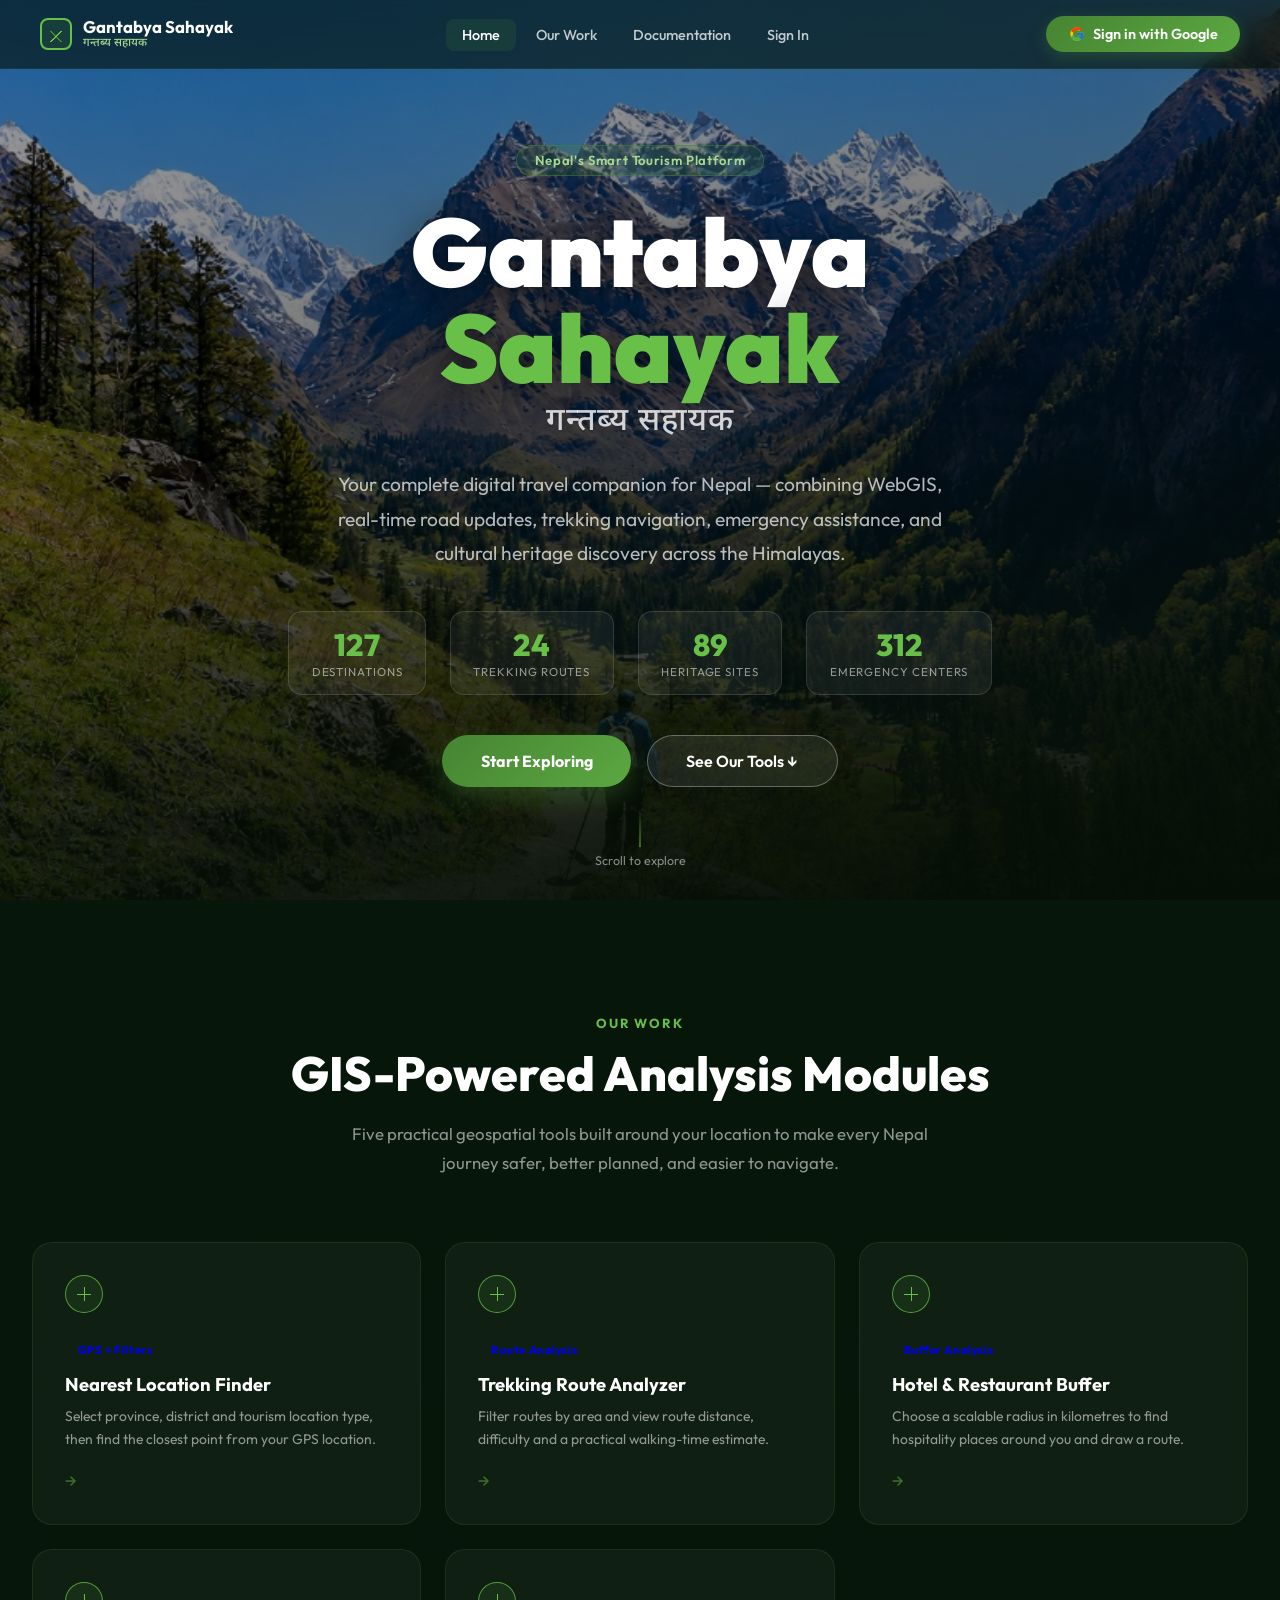
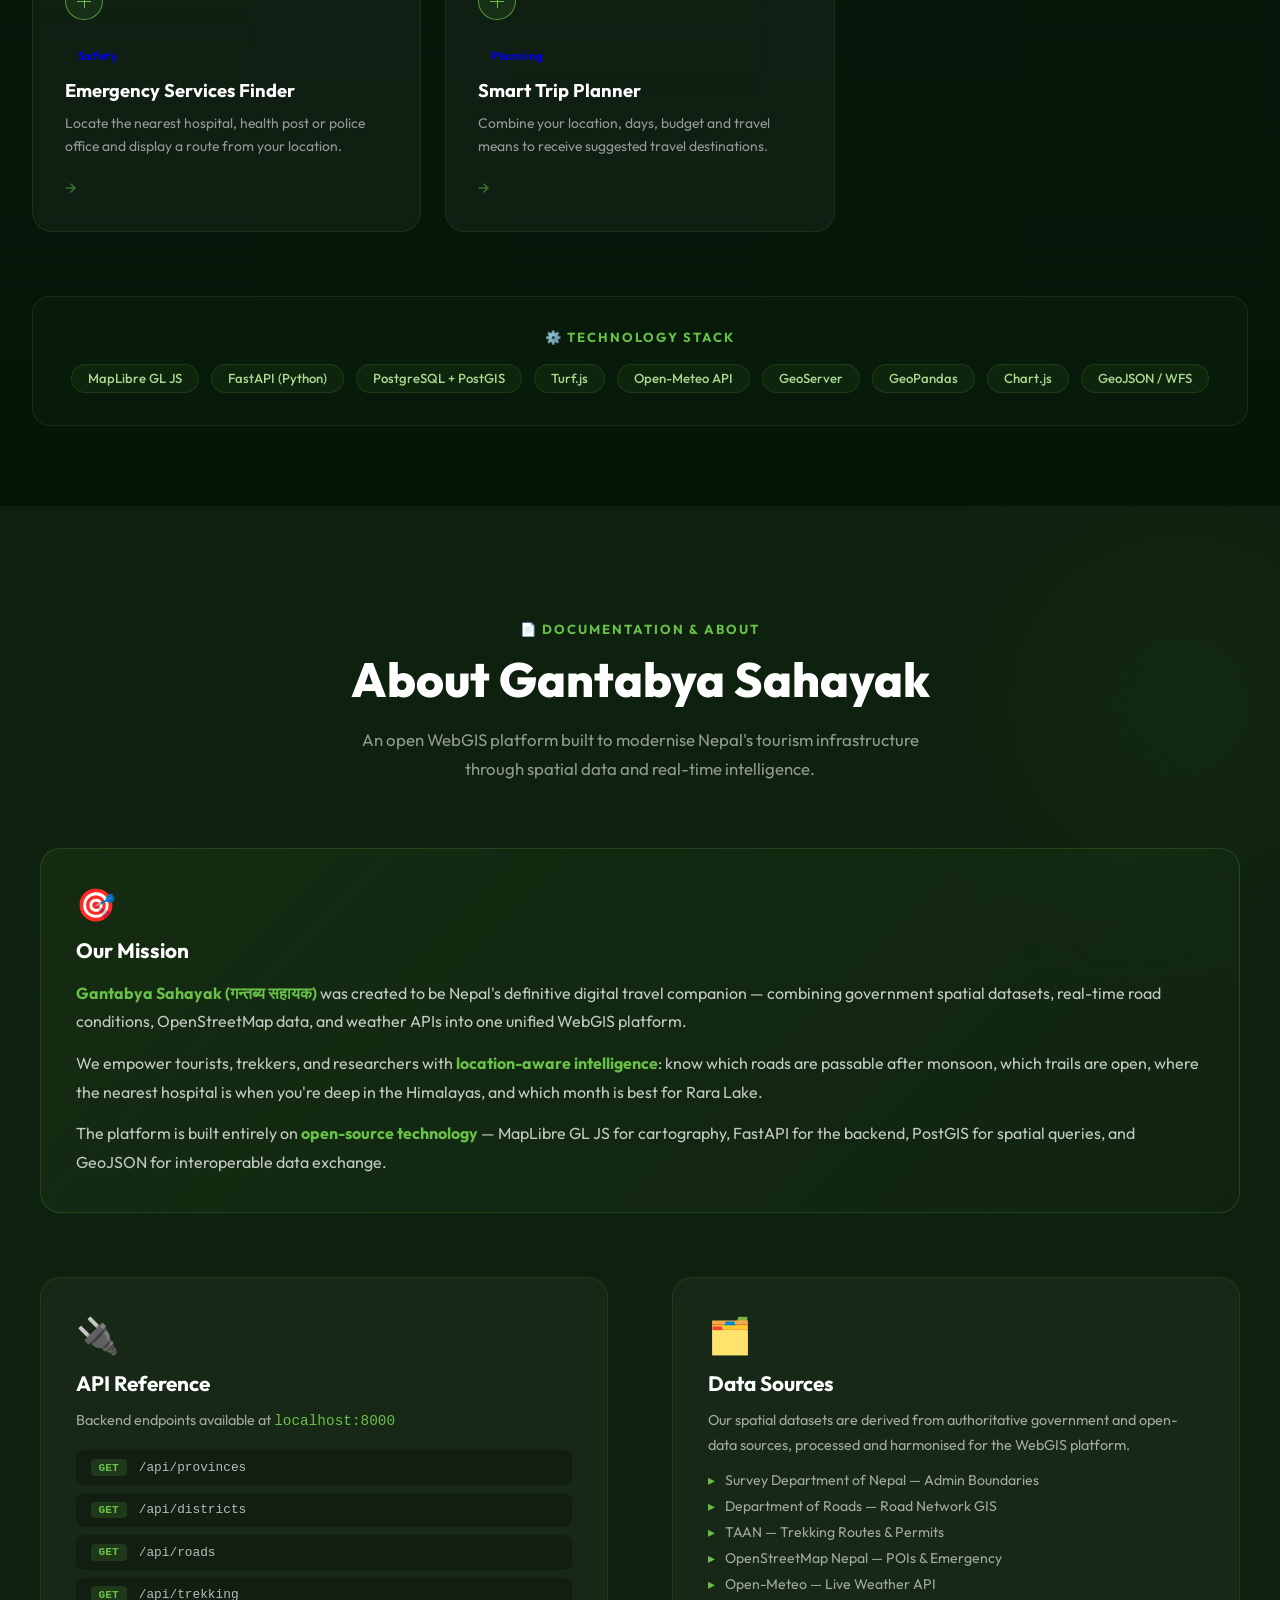
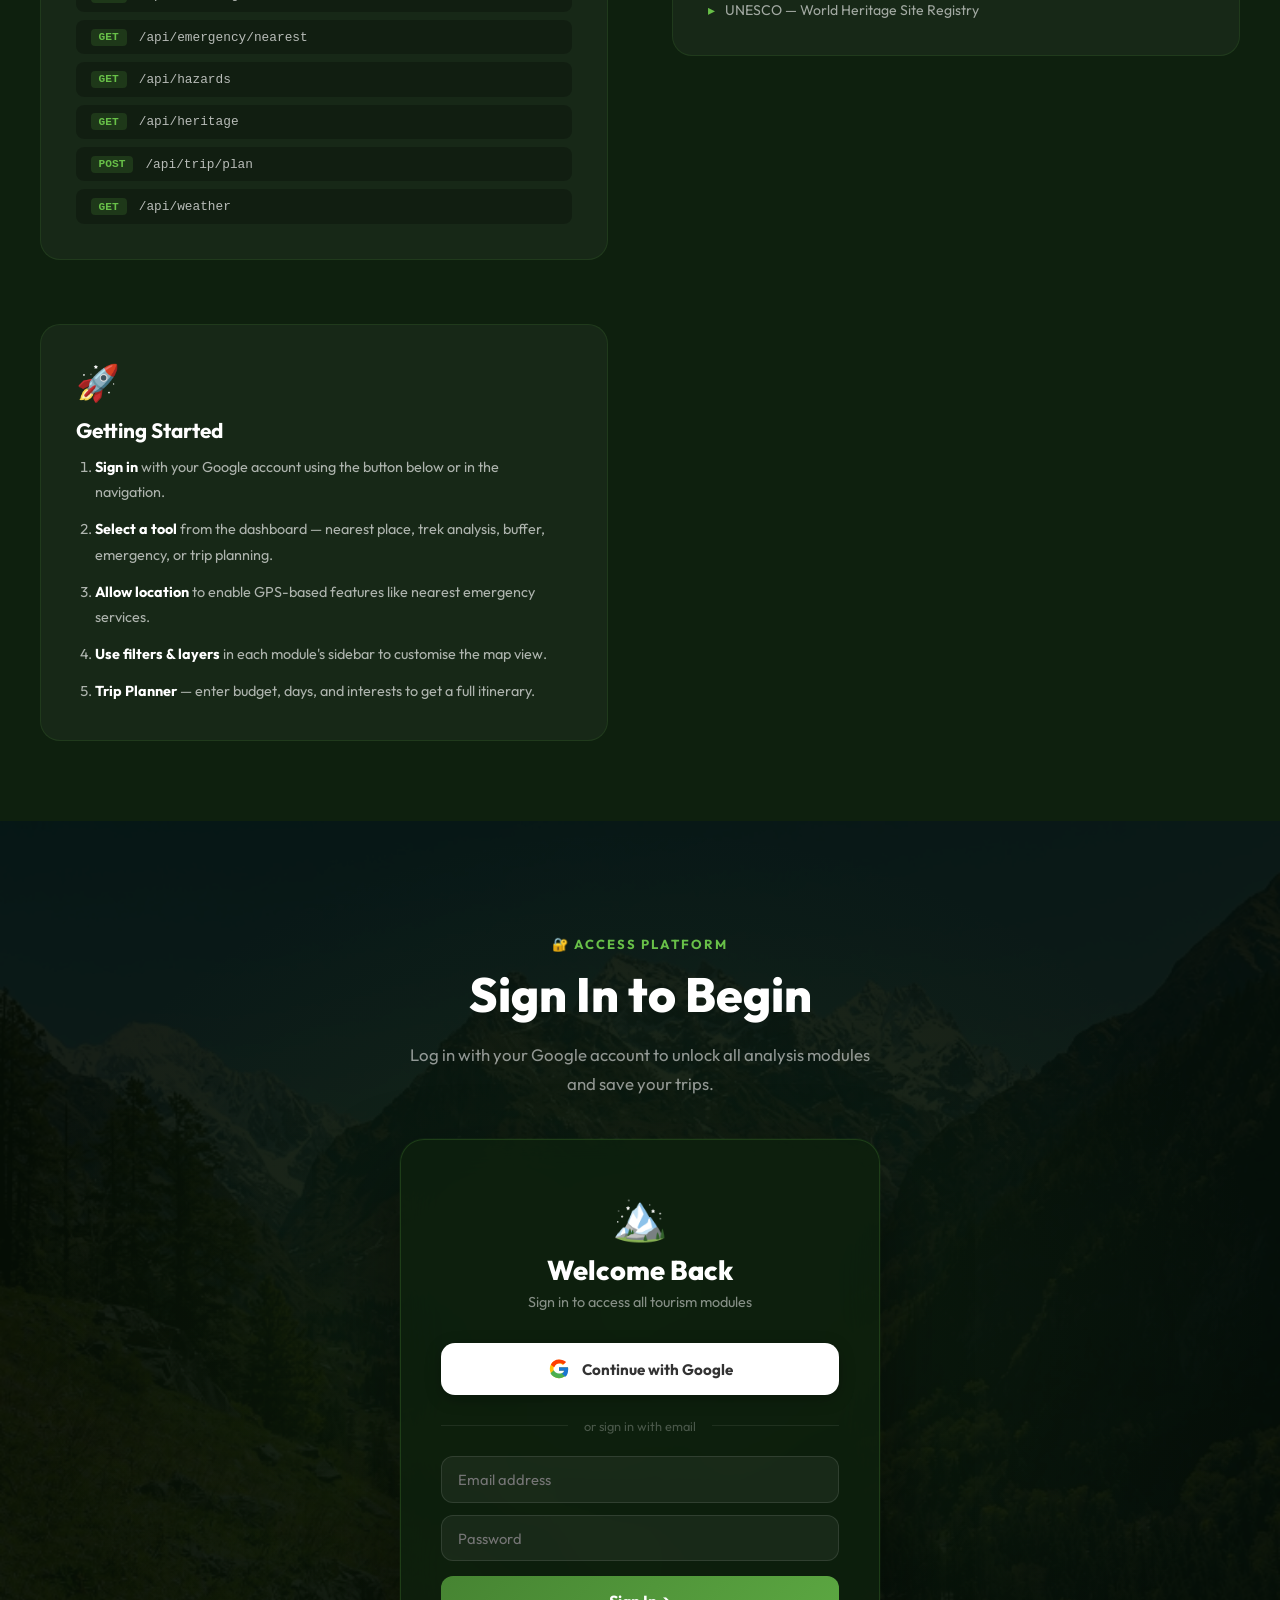
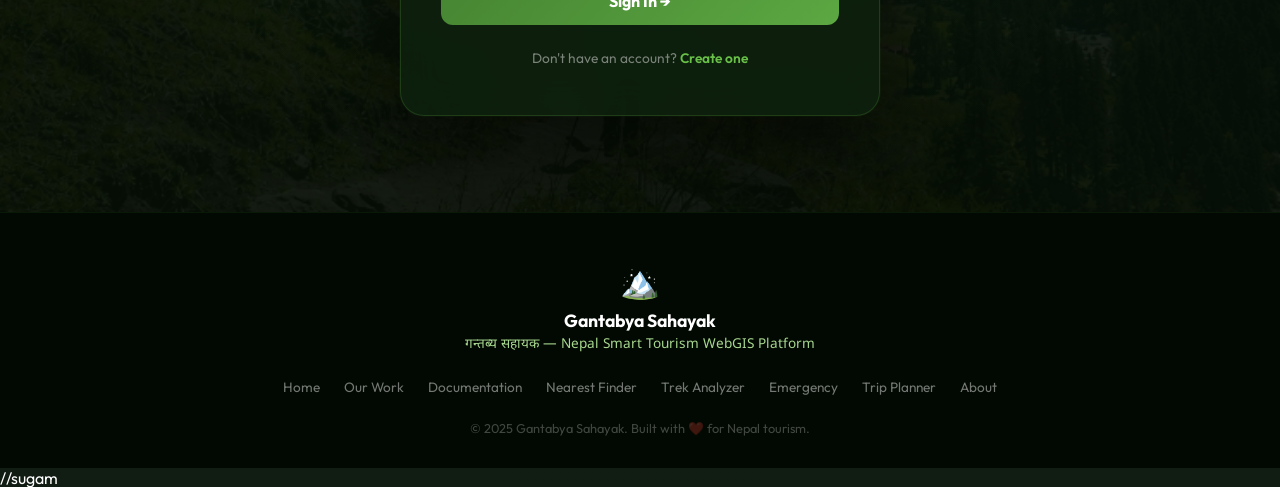
==== frontend/pages/about.html @ 53fe87a8 "ok" ====
<!DOCTYPE html>
<html lang="en">
<head>
  <meta charset="UTF-8"/>
  <meta name="viewport" content="width=device-width, initial-scale=1.0"/>
  <title>About & Documentation — Gantabya Sahayak</title>
  <meta name="description" content="Documentation for Gantabya Sahayak — Nepal Smart Tourism WebGIS Platform. Architecture, modules, tech stack, and spatial functions."/>
  <link rel="preconnect" href="https://fonts.googleapis.com"/>
  <link href="https://fonts.googleapis.com/css2?family=Outfit:wght@300;400;500;600;700;800&family=Noto+Sans+Devanagari:wght@400;600&display=swap" rel="stylesheet"/>
  <link rel="stylesheet" href="../styles/main.css"/>
  <style>
    .about-layout { display:flex;min-height:calc(100vh - 60px);margin-top:60px; }
    .about-nav { width:220px;flex-shrink:0;background:var(--bg-card);border-right:1px solid var(--border);padding:1.5rem 1rem;position:sticky;top:60px;height:calc(100vh - 60px);overflow-y:auto; }
    .about-nav-title { font-size:0.7rem;font-weight:700;color:var(--text-muted);text-transform:uppercase;letter-spacing:0.1em;margin-bottom:0.75rem; }
    .about-nav-link { display:block;padding:0.5rem 0.75rem;border-radius:8px;color:var(--text-secondary);font-size:0.82rem;text-decoration:none;margin-bottom:0.2rem;transition:all 0.2s; }
    .about-nav-link:hover,.about-nav-link.active { background:var(--primary-muted);color:var(--primary-glow); }
    .about-content { flex:1;max-width:800px;padding:2rem 2.5rem;overflow-y:auto; }
    .section-hero { margin-bottom:2.5rem; }
    .section-heading { font-size:0.7rem;font-weight:700;color:var(--primary-glow);text-transform:uppercase;letter-spacing:0.12em;margin-bottom:0.4rem; }
    h2 { font-size:1.6rem;font-weight:800;color:#fff;margin-bottom:0.75rem; }
    h3 { font-size:1rem;font-weight:700;color:var(--primary-glow);margin:1.25rem 0 0.5rem;border-bottom:1px solid var(--border);padding-bottom:0.4rem; }
    p { color:var(--text-secondary);line-height:1.8;font-size:0.9rem;margin-bottom:0.75rem; }
    .about-section { margin-bottom:3rem;padding-bottom:2rem;border-bottom:1px solid var(--border); }
    .tech-grid { display:grid;grid-template-columns:repeat(auto-fill,minmax(200px,1fr));gap:0.75rem;margin-top:0.75rem; }
    .tech-card { background:var(--bg-elevated);border:1px solid var(--border);border-radius:10px;padding:0.85rem; }
    .tech-icon { font-size:1.5rem;margin-bottom:0.4rem; }
    .tech-name { font-size:0.88rem;font-weight:700;color:#fff;margin-bottom:0.2rem; }
    .tech-desc { font-size:0.75rem;color:var(--text-muted);line-height:1.4; }
    .module-grid { display:grid;grid-template-columns:1fr 1fr;gap:0.75rem;margin-top:0.75rem; }
    .module-card { background:var(--bg-elevated);border:1px solid var(--border);border-radius:10px;padding:0.85rem; }
    .module-icon { font-size:1.3rem;margin-bottom:0.3rem; }
    .module-name { font-size:0.85rem;font-weight:700;color:var(--primary-glow); }
    .module-desc { font-size:0.75rem;color:var(--text-muted);margin-top:0.2rem;line-height:1.4; }
    .arch-diagram { display:flex;gap:1rem;align-items:center;justify-content:center;flex-wrap:wrap;margin:1.5rem 0;padding:1.5rem;background:var(--bg-elevated);border-radius:12px;border:1px solid var(--border); }
    .arch-tier { background:var(--bg-card);border:1px solid var(--primary);border-radius:10px;padding:1rem;text-align:center;min-width:160px; }
    .arch-tier-title { font-size:0.75rem;font-weight:700;color:var(--primary-glow);text-transform:uppercase;letter-spacing:0.06em;margin-bottom:0.5rem; }
    .arch-tier-items { font-size:0.75rem;color:var(--text-secondary);line-height:1.8; }
    .arch-arrow { font-size:1.5rem;color:var(--primary);flex-shrink:0; }
    .stat-row { display:flex;gap:1.5rem;margin:1rem 0;flex-wrap:wrap; }
    .stat-box { background:var(--bg-elevated);border:1px solid var(--border);border-radius:10px;padding:1rem 1.5rem;text-align:center; }
    .stat-val { font-size:1.6rem;font-weight:800;color:var(--primary-glow); }
    .stat-label { font-size:0.72rem;color:var(--text-muted);margin-top:0.2rem; }
    .link-grid { display:grid;grid-template-columns:1fr 1fr;gap:0.75rem;margin-top:0.75rem; }
    .link-card { background:var(--bg-elevated);border:1px solid var(--border);border-radius:10px;padding:0.85rem;text-decoration:none; }
    .link-card:hover { border-color:var(--border-hover);background:var(--primary-muted); }
    .link-icon { font-size:1.3rem;margin-bottom:0.3rem; }
    .link-label { font-size:0.82rem;font-weight:700;color:#fff; }
    .link-url { font-size:0.72rem;color:var(--text-muted);margin-top:0.15rem; }
    .back-btn { display:inline-flex;align-items:center;gap:0.5rem;background:linear-gradient(135deg,var(--primary),var(--primary-light));color:white;padding:0.6rem 1.2rem;border-radius:10px;text-decoration:none;font-weight:700;font-size:0.85rem;transition:all 0.3s;margin-top:0.5rem; }
    .back-btn:hover { transform:translateY(-1px);box-shadow:0 6px 20px rgba(70,132,50,0.4); }
    code { background:rgba(70,132,50,0.12);border:1px solid rgba(70,132,50,0.25);border-radius:5px;padding:0.1rem 0.4rem;font-family:'Courier New',monospace;font-size:0.82rem;color:var(--primary-glow); }
  </style>
</head>
<body>
<div class="about-layout">
  <!-- Side Nav -->
  <nav class="about-nav">
    <div class="about-nav-title">Documentation</div>
    <a class="about-nav-link active" href="#overview">📋 Overview</a>
    <a class="about-nav-link" href="#modules">🗂️ System Modules</a>
    <a class="about-nav-link" href="#tech">⚙️ Tech Stack</a>
    <a class="about-nav-link" href="#architecture">🏗️ Architecture</a>
    <a class="about-nav-link" href="#spatial">🗺️ Spatial Functions</a>
    <a class="about-nav-link" href="#attributes">📊 Attribute Functions</a>
    <a class="about-nav-link" href="#data">🗃️ Data Sources</a>
    <a class="about-nav-link" href="#credits">👥 Credits</a>
    <a class="about-nav-link" href="#links">🔗 Links</a>
    <div style="margin-top:1.5rem">
      <a class="back-btn" href="roads.html">↩ Back to App</a>
    </div>
  </nav>

  <!-- Content -->
  <main class="about-content">
    <!-- Overview -->
    <section class="about-section section-hero" id="overview">
      <div class="section-heading">Nepal WebGIS Project</div>
      <h2>Gantabya Sahayak<br><span style="font-family:'Noto Sans Devanagari';font-size:1.2rem;color:var(--primary-glow)">गन्तब्य सहायक</span></h2>
      <p>Gantabya Sahayak is a <strong>Smart Tourism WebGIS Platform</strong> designed to solve real geospatial challenges faced by tourists exploring Nepal. The platform integrates interactive web mapping, spatial analysis, real-time weather data, and a comprehensive database of Nepal's tourism resources.</p>
      <p>The study area covers all of <strong>Nepal</strong>, with administrative boundaries at three levels: 7 Provinces, 77 Districts, and Local Level (Palikas). All features and modules reference these administrative units for spatial context.</p>
      <div class="stat-row" id="statsRow">
        <div class="stat-box"><div class="stat-val">7</div><div class="stat-label">Provinces Covered</div></div>
        <div class="stat-box"><div class="stat-val">9</div><div class="stat-label">System Modules</div></div>
        <div class="stat-box"><div class="stat-val">5+</div><div class="stat-label">Spatial Functions</div></div>
        <div class="stat-box"><div class="stat-val" id="statUsers">—</div><div class="stat-label">Registered Users</div></div>
      </div>
      <p style="margin-top:1rem"><strong>Problem Statement:</strong> Tourists in Nepal face critical challenges: no real-time road condition updates, difficulty locating emergency services, lack of seasonal guidance, and no platform consolidating geospatial tourism intelligence. This platform addresses all of these through integrated WebGIS modules.</p>
    </section>

    <!-- Modules -->
    <section class="about-section" id="modules">
      <div class="section-heading">Platform Features</div>
      <h2>System Modules</h2>
      <div class="module-grid">
        <div class="module-card"><div class="module-icon">🛣️</div><div class="module-name">Smart Road Condition Monitor</div><div class="module-desc">Real-time road status with landslide/flood alerts, alternative routes, and construction zones.</div></div>
        <div class="module-card"><div class="module-icon">🏔️</div><div class="module-name">Trekking Navigation</div><div class="module-desc">Interactive trekking routes with elevation profiles, waypoints, permits, and best season info.</div></div>
        <div class="module-card"><div class="module-icon">🚑</div><div class="module-name">Emergency Assistance</div><div class="module-desc">GPS-powered nearest hospital, police, rescue center, and helicopter pad finder with SOS button.</div></div>
        <div class="module-card"><div class="module-icon">🌸</div><div class="module-name">Seasonal Tourism Map</div><div class="module-desc">Month-by-month suitability ratings, weather charts, and festival calendars for 15+ destinations.</div></div>
        <div class="module-card"><div class="module-icon">⚠️</div><div class="module-name">Risk & Hazard Mapping</div><div class="module-desc">Landslide, flood, avalanche, earthquake, wildlife, and altitude sickness risk zones with GPS check.</div></div>
        <div class="module-card"><div class="module-icon">🗺️</div><div class="module-name">Smart Trip Planner</div><div class="module-desc">AI-suggested itineraries based on budget, days, interests, and vehicle type. Downloadable.</div></div>
        <div class="module-card"><div class="module-icon">🔍</div><div class="module-name">Hidden Destinations</div><div class="module-desc">25+ lesser-known waterfalls, lakes, villages, and hikes with crowd level and seasonal data.</div></div>
        <div class="module-card"><div class="module-icon">🏛️</div><div class="module-name">Cultural Heritage System</div><div class="module-desc">20+ heritage sites with audio guides, visitor info, cultural stories, and UNESCO database.</div></div>
      </div>
    </section>

    <!-- Tech Stack -->
    <section class="about-section" id="tech">
      <div class="section-heading">Implementation</div>
      <h2>Technology Stack</h2>
      <h3>Frontend</h3>
      <div class="tech-grid">
        <div class="tech-card"><div class="tech-icon">🗺️</div><div class="tech-name">MapLibre GL JS v4.3</div><div class="tech-desc">Open-source WebGL map renderer for interactive geospatial visualization</div></div>
        <div class="tech-card"><div class="tech-icon">📐</div><div class="tech-name">Turf.js v6.5</div><div class="tech-desc">Advanced GIS analysis: buffer, nearest point, distance, point-in-polygon</div></div>
        <div class="tech-card"><div class="tech-icon">📊</div><div class="tech-name">Chart.js v4.4</div><div class="tech-desc">Elevation profiles, seasonal weather charts, dual-axis visualizations</div></div>
        <div class="tech-card"><div class="tech-icon">🌐</div><div class="tech-name">HTML5 / CSS3 / JS</div><div class="tech-desc">Vanilla stack with Outfit & Noto Sans Devanagari fonts for bilingual UI</div></div>
      </div>
      <h3>Backend</h3>
      <div class="tech-grid">
        <div class="tech-card"><div class="tech-icon">⚡</div><div class="tech-name">FastAPI (Python)</div><div class="tech-desc">High-performance async REST API framework with automatic Swagger docs</div></div>
        <div class="tech-card"><div class="tech-icon">🐍</div><div class="tech-name">GeoPandas + Shapely</div><div class="tech-desc">Server-side spatial analysis, GeoJSON processing, CRS transformations</div></div>
        <div class="tech-card"><div class="tech-icon">🌤️</div><div class="tech-name">Open-Meteo API</div><div class="tech-desc">Free, no-key weather API providing real-time Nepal weather data</div></div>
        <div class="tech-card"><div class="tech-icon">🗄️</div><div class="tech-name">PostgreSQL + PostGIS</div><div class="tech-desc">Spatial database with geometry types, spatial queries, and GIS functions</div></div>
      </div>
      <h3>Spatial Analysis (Server-Side)</h3>
      <div class="tech-grid">
        <div class="tech-card"><div class="tech-icon">🛰️</div><div class="tech-name">GDAL / Rasterio</div><div class="tech-desc">Raster data processing, DEM analysis, hillshading</div></div>
        <div class="tech-card"><div class="tech-icon">🔢</div><div class="tech-name">NumPy / SciPy</div><div class="tech-desc">Numerical spatial calculations, statistics</div></div>
      </div>
    </section>

    <!-- Architecture -->
    <section class="about-section" id="architecture">
      <div class="section-heading">System Design</div>
      <h2>Three-Tier Architecture</h2>
      <div class="arch-diagram">
        <div class="arch-tier">
          <div class="arch-tier-title">🌐 Tier 1 — Frontend</div>
          <div class="arch-tier-items">HTML5 / CSS3 / JS<br>MapLibre GL JS<br>Turf.js<br>Chart.js<br>Web Speech API</div>
        </div>
        <div class="arch-arrow">⇄</div>
        <div class="arch-tier">
          <div class="arch-tier-title">⚡ Tier 2 — Backend</div>
          <div class="arch-tier-items">FastAPI<br>Python 3.11+<br>GeoPandas<br>Uvicorn<br>REST API / JSON</div>
        </div>
        <div class="arch-arrow">⇄</div>
        <div class="arch-tier">
          <div class="arch-tier-title">🗄️ Tier 3 — Data</div>
          <div class="arch-tier-items">PostgreSQL + PostGIS<br>GeoJSON Files<br>Open-Meteo API<br>Static Assets<br>OSM Tiles</div>
        </div>
      </div>
      <p>The frontend is a single-page-like application using standard HTML/JS that communicates with the FastAPI backend via REST API calls. All spatial data is returned as GeoJSON and rendered client-side using MapLibre GL JS. For offline/demo scenarios, the app falls back to local static GeoJSON files. The backend performs server-side spatial operations using GeoPandas and PostGIS for advanced queries.</p>
    </section>

    <!-- Spatial Functions -->
    <section class="about-section" id="spatial">
      <div class="section-heading">GIS Analysis</div>
      <h2>Spatial Functions (Turf.js)</h2>
      <table class="attr-table" style="margin-top:0.75rem">
        <thead><tr><th>Function</th><th>Module</th><th>Description</th></tr></thead>
        <tbody>
          <tr><td><code>turf.nearestPoint()</code></td><td>Emergency</td><td>Finds the closest hospital/rescue center to user's GPS location</td></tr>
          <tr><td><code>turf.buffer()</code></td><td>Roads, Emergency, Hazards, Discover</td><td>Creates radius buffer (10–50km) around user location for proximity filtering</td></tr>
          <tr><td><code>turf.distance()</code></td><td>Trip Planner, Emergency</td><td>Calculates straight-line distance between GPS points in km</td></tr>
          <tr><td><code>turf.booleanPointInPolygon()</code></td><td>Hazards, Discover</td><td>Checks if user location is within a hazard zone or province boundary</td></tr>
          <tr><td><code>turf.length()</code></td><td>Trekking</td><td>Calculates total route length of LineString trekking paths in km</td></tr>
          <tr><td><code>turf.point()</code></td><td>All modules</td><td>Creates GeoJSON point feature from [lng, lat] coordinates</td></tr>
        </tbody>
      </table>
      <h3>Server-Side Spatial (FastAPI + GeoPandas)</h3>
      <table class="attr-table">
        <thead><tr><th>Endpoint</th><th>Function</th><th>Description</th></tr></thead>
        <tbody>
          <tr><td><code>GET /api/emergency/nearest</code></td><td>Nearest Facility</td><td>PostGIS <code>ST_Distance</code> query for nearest facility</td></tr>
          <tr><td><code>POST /api/trip/plan</code></td><td>Itinerary Generation</td><td>Budget-based destination matching and route optimization</td></tr>
          <tr><td><code>GET /api/weather</code></td><td>Live Weather</td><td>Proxies Open-Meteo API with caching for Nepal locations</td></tr>
          <tr><td><code>GET /api/heritage/search</code></td><td>Full-text Search</td><td>PostgreSQL text search on heritage site properties</td></tr>
        </tbody>
      </table>
    </section>

    <!-- Attribute Functions -->
    <section class="about-section" id="attributes">
      <div class="section-heading">System Features</div>
      <h2>Attribute Functions</h2>
      <table class="attr-table">
        <thead><tr><th>Feature</th><th>Page(s)</th><th>Description</th></tr></thead>
        <tbody>
          <tr><td>🔍 Live Search</td><td>All pages</td><td>Real-time search filtering of map features and sidebar list</td></tr>
          <tr><td>🏷️ Category Filter</td><td>Roads, Discover, Heritage, Hazards</td><td>Filter map features and cards by category/type</td></tr>
          <tr><td>🗂️ Admin Overlays</td><td>All map pages</td><td>Toggleable Province / District / Local Level boundaries</td></tr>
          <tr><td>💬 Map Popups</td><td>All map pages</td><td>Rich info popups on feature click with relevant properties</td></tr>
          <tr><td>📊 Attribute Table</td><td>Discover</td><td>Tabular view of features, sortable and clickable to fly map</td></tr>
          <tr><td>📈 Charts</td><td>Trekking, Seasonal</td><td>Elevation profile (Chart.js) and seasonal weather dual-axis charts</td></tr>
          <tr><td>📅 Month Selector</td><td>Seasonal</td><td>12-month selector dynamically re-colors map and resort list</td></tr>
          <tr><td>🎧 Audio Guide</td><td>Heritage</td><td>Web Speech API reads site descriptions aloud in browser</td></tr>
          <tr><td>📥 Download</td><td>Trip Planner</td><td>Downloads itinerary as .txt file via Blob API</td></tr>
          <tr><td>🖨️ Print</td><td>Trip Planner</td><td>Browser print dialog for physical itinerary copy</td></tr>
          <tr><td>🗺️ Basemap Toggle</td><td>All map pages</td><td>Switch between OpenStreetMap, Satellite, and Terrain maps</td></tr>
          <tr><td>📍 GPS Location</td><td>Emergency, Hazards, Discover</td><td>Navigator.geolocation for GPS-based spatial analysis</td></tr>
          <tr><td>🆘 SOS Button</td><td>Emergency</td><td>One-tap nearest emergency facility finder with call button</td></tr>
          <tr><td>🔐 Auth</td><td>All pages</td><td>Google OAuth simulation with localStorage token persistence</td></tr>
        </tbody>
      </table>
    </section>

    <!-- Data Sources -->
    <section class="about-section" id="data">
      <div class="section-heading">Geospatial Data</div>
      <h2>Data Sources</h2>
      <table class="attr-table">
        <thead><tr><th>Dataset</th><th>Source</th><th>Format</th></tr></thead>
        <tbody>
          <tr><td>Nepal Administrative Boundaries</td><td>geoBoundaries.org / OpenStreetMap</td><td>GeoJSON Polygon</td></tr>
          <tr><td>Trekking Routes</td><td>OpenStreetMap (Overpass API)</td><td>GeoJSON LineString</td></tr>
          <tr><td>UNESCO Heritage Sites</td><td>UNESCO World Heritage List</td><td>GeoJSON Point</td></tr>
          <tr><td>Emergency Facilities</td><td>OpenStreetMap / Government of Nepal</td><td>GeoJSON Point</td></tr>
          <tr><td>Hazard Zones</td><td>BIPAD Portal Nepal / ICIMOD</td><td>GeoJSON Polygon</td></tr>
          <tr><td>Road Conditions</td><td>Department of Roads Nepal (DoR)</td><td>GeoJSON LineString</td></tr>
          <tr><td>Weather Data</td><td>Open-Meteo API (open-meteo.com)</td><td>JSON / REST API</td></tr>
          <tr><td>Base Maps</td><td>OpenStreetMap / Esri World Imagery / OpenTopoMap</td><td>XYZ Tile (raster)</td></tr>
          <tr><td>Hidden Destinations</td><td>Nepal Tourism Board / Field Survey</td><td>GeoJSON Point</td></tr>
        </tbody>
      </table>
    </section>

    <!-- Credits -->
    <section class="about-section" id="credits">
      <div class="section-heading">Academic Project</div>
      <h2>Development Team</h2>
      <p>This platform was developed as an academic WebGIS project demonstrating the integration of modern web mapping technologies with geospatial analysis for Nepal's tourism sector.</p>
      <table class="attr-table">
        <tbody>
          <tr><td style="color:var(--text-muted)">Institution</td><td><strong>Tribhuvan University, Institute of Engineering</strong></td></tr>
          <tr><td style="color:var(--text-muted)">Department</td><td><strong>Department of Geomatics Engineering</strong></td></tr>
          <tr><td style="color:var(--text-muted)">Course</td><td><strong>Web-Based GIS / Advanced GIS</strong></td></tr>
          <tr><td style="color:var(--text-muted)">Academic Year</td><td><strong>2025 / 2026</strong></td></tr>
          <tr><td style="color:var(--text-muted)">Study Area</td><td><strong>Nepal (Province → District → Local Level)</strong></td></tr>
        </tbody>
      </table>
    </section>

    <!-- Links -->
    <section class="about-section" id="links">
      <div class="section-heading">Project Resources</div>
      <h2>Submission Links</h2>
      <p>Add your submission links below after deploying the project.</p>
      <div class="link-grid">
        <a class="link-card" href="#" target="_blank"><div class="link-icon">💻</div><div class="link-label">GitHub Repository</div><div class="link-url">github.com/yourusername/gantabya-sahayak</div></a>
        <a class="link-card" href="#" target="_blank"><div class="link-icon">▶️</div><div class="link-label">YouTube Tutorial</div><div class="link-url">youtube.com/your-demo-video</div></a>
        <a class="link-card" href="#" target="_blank"><div class="link-icon">🌐</div><div class="link-label">Live Demo</div><div class="link-url">your-hosting-url.com</div></a>
        <a class="link-card" href="#" target="_blank"><div class="link-icon">💼</div><div class="link-label">LinkedIn Post</div><div class="link-url">linkedin.com/your-post</div></a>
        <a class="link-card" href="#" target="_blank"><div class="link-icon">📄</div><div class="link-label">Project Report (PDF)</div><div class="link-url">your-report-link.pdf</div></a>
        <a class="link-card" href="roads.html"><div class="link-icon">🏔️</div><div class="link-label">Open Application</div><div class="link-url">Launch the WebGIS Platform</div></a>
      </div>
    </section>
  </main>
</div>

<script src="../js/app.js"></script>
<script>
injectNavbar('about');

// Load stats
(async () => {
  const stats = await API.get('/api/stats');
  if (stats) {
    document.getElementById('statUsers').textContent = stats.users?.toLocaleString() || '—';
  }
})();

// Scroll spy
const sections = document.querySelectorAll('.about-section');
const navLinks = document.querySelectorAll('.about-nav-link');
window.addEventListener('scroll', () => {
  let current = '';
  sections.forEach(s => { if(window.scrollY >= s.offsetTop - 100) current=s.id; });
  navLinks.forEach(l => l.classList.toggle('active', l.getAttribute('href')==='#'+current));
}, { passive:true });

// Smooth scroll
document.querySelectorAll('.about-nav-link').forEach(link => {
  link.addEventListener('click', (e) => {
    const href = link.getAttribute('href');
    if (href.startsWith('#')) {
      e.preventDefault();
      document.getElementById(href.slice(1))?.scrollIntoView({ behavior:'smooth' });
    }
  });
});
</script>
</body>
</html>
---- frontend/styles/main.css ----
/* ============================================================
   Gantabya Sahayak — Global Design System
   Primary: #468432  |  Dark bg: #0a1a0a
   Font: Outfit (EN) + Noto Sans Devanagari (NP)
   ============================================================ */

:root {
  --primary: #468432;
  --primary-light: #5ca842;
  --primary-glow: #68c048;
  --primary-muted: rgba(70, 132, 50, 0.15);
  --bg-dark: #0a1a0a;
  --bg-card: #111f0d;
  --bg-elevated: #162510;
  --text-primary: #ffffff;
  --text-secondary: rgba(255, 255, 255, 0.65);
  --text-muted: rgba(255, 255, 255, 0.35);
  --border: rgba(70, 132, 50, 0.2);
  --border-hover: rgba(70, 132, 50, 0.5);
  --danger: #e74c3c;
  --warning: #f39c12;
  --info: #3498db;
  --success: #2ecc71;
  --sidebar-width: 320px;
  --navbar-height: 60px;
}

*, *::before, *::after { box-sizing: border-box; margin: 0; padding: 0; }

html { scroll-behavior: smooth; }

body {
  font-family: 'Outfit', 'Noto Sans Devanagari', sans-serif;
  background: var(--bg-dark);
  color: var(--text-primary);
  min-height: 100vh;
  overflow-x: hidden;
  -webkit-font-smoothing: antialiased;
}

/* ── Scrollbar ─────────────────────────────────────────────── */
::-webkit-scrollbar { width: 6px; height: 6px; }
::-webkit-scrollbar-track { background: transparent; }
::-webkit-scrollbar-thumb { background: var(--primary); border-radius: 3px; }

/* ── Navbar ─────────────────────────────────────────────────── */
.navbar {
  position: fixed;
  top: 0; left: 0; right: 0;
  height: var(--navbar-height);
  background: rgba(10, 26, 10, 0.92);
  backdrop-filter: blur(16px);
  border-bottom: 1px solid var(--border);
  display: flex;
  align-items: center;
  padding: 0 1.5rem;
  z-index: 999;
  gap: 1rem;
}
.navbar-brand {
  display: flex;
  align-items: center;
  gap: 0.6rem;
  text-decoration: none;
  flex-shrink: 0;
}
.navbar-logo {
  width: 34px; height: 34px;
  background: linear-gradient(135deg, var(--primary), var(--primary-light));
  border-radius: 8px;
  display: grid;
  place-items: center;
  font-size: 1.2rem;
}
.navbar-title {
  font-weight: 700;
  font-size: 1rem;
  color: #fff;
  line-height: 1.1;
}
.navbar-title small {
  display: block;
  font-family: 'Noto Sans Devanagari', sans-serif;
  font-size: 0.65rem;
  color: var(--primary-glow);
  font-weight: 500;
}
.navbar-nav {
  display: flex;
  align-items: center;
  gap: 0.25rem;
  flex: 1;
  overflow-x: auto;
  scrollbar-width: none;
  padding: 0 0.5rem;
}
.navbar-nav::-webkit-scrollbar { display: none; }
.nav-link {
  display: flex;
  align-items: center;
  gap: 0.35rem;
  padding: 0.45rem 0.85rem;
  border-radius: 8px;
  color: var(--text-secondary);
  font-size: 0.82rem;
  font-weight: 500;
  text-decoration: none;
  white-space: nowrap;
  transition: all 0.2s ease;
  flex-shrink: 0;
}
.nav-link:hover, .nav-link.active {
  background: var(--primary-muted);
  color: var(--primary-glow);
}
.nav-link.active { border: 1px solid rgba(70,132,50,0.3); }
.navbar-user {
  display: flex;
  align-items: center;
  gap: 0.6rem;
  margin-left: auto;
  flex-shrink: 0;
}
.user-avatar {
  width: 32px; height: 32px;
  border-radius: 50%;
  background: var(--primary);
  border: 2px solid var(--primary-glow);
  overflow: hidden;
  cursor: pointer;
}
.user-avatar img { width: 100%; height: 100%; object-fit: cover; }
.user-name {
  font-size: 0.82rem;
  font-weight: 600;
  color: var(--text-primary);
}
.logout-btn {
  background: none;
  border: 1px solid rgba(255,255,255,0.15);
  border-radius: 6px;
  color: var(--text-secondary);
  padding: 0.3rem 0.7rem;
  font-size: 0.78rem;
  cursor: pointer;
  font-family: 'Outfit', sans-serif;
  transition: all 0.2s;
}
.logout-btn:hover { color: var(--danger); border-color: var(--danger); }

/* ── App Layout ─────────────────────────────────────────────── */
.app-container {
  display: flex;
  height: 100vh;
  padding-top: var(--navbar-height);
}
.sidebar {
  width: var(--sidebar-width);
  flex-shrink: 0;
  background: var(--bg-card);
  border-right: 1px solid var(--border);
  overflow-y: auto;
  display: flex;
  flex-direction: column;
}
.sidebar-header {
  padding: 1.2rem;
  border-bottom: 1px solid var(--border);
  background: var(--bg-elevated);
}
.sidebar-title {
  font-size: 0.85rem;
  font-weight: 700;
  color: var(--primary-glow);
  text-transform: uppercase;
  letter-spacing: 0.1em;
  margin-bottom: 0.8rem;
}
.map-container {
  flex: 1;
  position: relative;
  overflow: hidden;
}
#map { width: 100%; height: 100%; }

/* ── Search ─────────────────────────────────────────────────── */
.search-box {
  position: relative;
  margin-bottom: 0.75rem;
}
.search-input {
  width: 100%;
  background: rgba(255,255,255,0.06);
  border: 1px solid var(--border);
  border-radius: 10px;
  padding: 0.6rem 1rem 0.6rem 2.5rem;
  color: var(--text-primary);
  font-size: 0.85rem;
  font-family: 'Outfit', sans-serif;
  transition: border-color 0.3s;
}
.search-input:focus { outline: none; border-color: var(--primary); }
.search-icon {
  position: absolute;
  left: 0.75rem;
  top: 50%; transform: translateY(-50%);
  color: var(--text-muted);
  font-size: 0.9rem;
  pointer-events: none;
}

/* ── Filter Pills ───────────────────────────────────────────── */
.filter-pills {
  display: flex;
  gap: 0.4rem;
  flex-wrap: wrap;
  margin-bottom: 0.75rem;
}
.pill {
  padding: 0.3rem 0.7rem;
  border-radius: 50px;
  font-size: 0.75rem;
  font-weight: 500;
  border: 1px solid var(--border);
  background: transparent;
  color: var(--text-secondary);
  cursor: pointer;
  transition: all 0.2s;
  font-family: 'Outfit', sans-serif;
}
.pill:hover, .pill.active {
  background: var(--primary-muted);
  border-color: var(--primary);
  color: var(--primary-glow);
}

/* ── Cards ──────────────────────────────────────────────────── */
.info-card {
  background: var(--bg-elevated);
  border: 1px solid var(--border);
  border-radius: 12px;
  padding: 1rem;
  margin-bottom: 0.75rem;
  cursor: pointer;
  transition: all 0.2s ease;
}
.info-card:hover {
  border-color: var(--border-hover);
  background: rgba(70,132,50,0.08);
  transform: translateX(2px);
}
.card-header {
  display: flex;
  align-items: center;
  gap: 0.6rem;
  margin-bottom: 0.4rem;
}
.card-icon {
  width: 32px; height: 32px;
  border-radius: 8px;
  display: grid;
  place-items: center;
  font-size: 1rem;
  flex-shrink: 0;
}
.card-title {
  font-size: 0.9rem;
  font-weight: 600;
  color: var(--text-primary);
}
.card-subtitle {
  font-size: 0.78rem;
  color: var(--text-secondary);
}
.card-desc {
  font-size: 0.8rem;
  color: var(--text-muted);
  line-height: 1.5;
  margin-top: 0.3rem;
}
.status-badge {
  display: inline-flex;
  align-items: center;
  gap: 0.3rem;
  padding: 0.2rem 0.6rem;
  border-radius: 50px;
  font-size: 0.7rem;
  font-weight: 600;
}
.status-good { background: rgba(46,204,113,0.15); color: #2ecc71; }
.status-caution { background: rgba(243,156,18,0.15); color: #f39c12; }
.status-danger { background: rgba(231,76,60,0.15); color: #e74c3c; }
.status-closed { background: rgba(0,0,0,0.4); color: #ccc; }
.status-info { background: rgba(52,152,219,0.15); color: #3498db; }

/* ── Map Controls ───────────────────────────────────────────── */
.map-controls {
  position: absolute;
  top: 1rem; right: 1rem;
  display: flex;
  flex-direction: column;
  gap: 0.5rem;
  z-index: 10;
}
.map-ctrl-btn {
  background: rgba(10,26,10,0.9);
  border: 1px solid var(--border);
  border-radius: 10px;
  color: var(--text-primary);
  padding: 0.6rem 1rem;
  font-size: 0.78rem;
  font-weight: 500;
  cursor: pointer;
  font-family: 'Outfit', sans-serif;
  display: flex;
  align-items: center;
  gap: 0.4rem;
  transition: all 0.2s;
  white-space: nowrap;
  backdrop-filter: blur(10px);
}
.map-ctrl-btn:hover {
  background: var(--primary-muted);
  border-color: var(--primary);
  color: var(--primary-glow);
}

/* ── Base Map Toggle ────────────────────────────────────────── */
.basemap-toggle {
  position: absolute;
  bottom: 2.5rem; right: 1rem;
  background: rgba(10,26,10,0.92);
  border: 1px solid var(--border);
  border-radius: 12px;
  padding: 0.75rem;
  z-index: 10;
  backdrop-filter: blur(10px);
}
.basemap-title {
  font-size: 0.7rem;
  font-weight: 600;
  color: var(--primary-glow);
  text-transform: uppercase;
  letter-spacing: 0.08em;
  margin-bottom: 0.5rem;
}
.basemap-options {
  display: flex;
  gap: 0.4rem;
}
.basemap-opt {
  padding: 0.35rem 0.7rem;
  border-radius: 7px;
  font-size: 0.75rem;
  font-weight: 500;
  cursor: pointer;
  border: 1px solid var(--border);
  color: var(--text-secondary);
  background: transparent;
  font-family: 'Outfit', sans-serif;
  transition: all 0.2s;
}
.basemap-opt:hover, .basemap-opt.active {
  background: var(--primary-muted);
  border-color: var(--primary);
  color: var(--primary-glow);
}

/* ── Layer Toggle ───────────────────────────────────────────── */
.layer-panel {
  background: rgba(10,26,10,0.92);
  border: 1px solid var(--border);
  border-radius: 12px;
  padding: 0.75rem;
  backdrop-filter: blur(10px);
}
.layer-title {
  font-size: 0.7rem;
  font-weight: 600;
  color: var(--primary-glow);
  text-transform: uppercase;
  letter-spacing: 0.08em;
  margin-bottom: 0.6rem;
}
.layer-item {
  display: flex;
  align-items: center;
  gap: 0.5rem;
  padding: 0.35rem 0;
  cursor: pointer;
}
.layer-item label { font-size: 0.8rem; color: var(--text-secondary); cursor: pointer; flex: 1; }
.layer-dot {
  width: 10px; height: 10px;
  border-radius: 50%;
  flex-shrink: 0;
}
.toggle-switch {
  position: relative;
  width: 32px; height: 17px;
  flex-shrink: 0;
}
.toggle-switch input { opacity: 0; width: 0; height: 0; }
.toggle-slider {
  position: absolute;
  inset: 0;
  background: rgba(255,255,255,0.15);
  border-radius: 10px;
  cursor: pointer;
  transition: 0.3s;
}
.toggle-slider::before {
  content: '';
  position: absolute;
  width: 13px; height: 13px;
  left: 2px; bottom: 2px;
  background: white;
  border-radius: 50%;
  transition: 0.3s;
}
input:checked + .toggle-slider { background: var(--primary); }
input:checked + .toggle-slider::before { transform: translateX(15px); }

/* ── MapLibre Popup Overrides ───────────────────────────────── */
.maplibregl-popup-content {
  background: #121f0f !important;
  border: 1px solid var(--border) !important;
  border-radius: 12px !important;
  padding: 0 !important;
  box-shadow: 0 20px 40px rgba(0,0,0,0.5) !important;
  color: #fff !important;
  min-width: 220px;
}
.maplibregl-popup-tip { border-top-color: #121f0f !important; }
.popup-content { padding: 1rem; }
.popup-title {
  font-size: 1rem;
  font-weight: 700;
  color: #fff;
  margin-bottom: 0.3rem;
}
.popup-type {
  font-size: 0.75rem;
  color: var(--primary-glow);
  font-weight: 500;
  margin-bottom: 0.6rem;
}
.popup-row {
  display: flex;
  justify-content: space-between;
  font-size: 0.8rem;
  padding: 0.2rem 0;
  border-bottom: 1px solid rgba(255,255,255,0.05);
  color: var(--text-secondary);
}
.popup-row:last-child { border: none; }
.popup-row strong { color: var(--text-primary); }
.popup-actions {
  display: flex;
  gap: 0.5rem;
  margin-top: 0.8rem;
}
.popup-btn {
  flex: 1;
  padding: 0.45rem;
  border-radius: 8px;
  border: none;
  cursor: pointer;
  font-size: 0.78rem;
  font-weight: 600;
  font-family: 'Outfit', sans-serif;
  transition: all 0.2s;
}
.popup-btn-primary {
  background: var(--primary);
  color: white;
}
.popup-btn-secondary {
  background: rgba(255,255,255,0.08);
  color: var(--text-secondary);
}

/* ── MapLibre Attribution ───────────────────────────────────── */
.maplibregl-ctrl-attrib {
  background: rgba(10,26,10,0.8) !important;
  color: rgba(255,255,255,0.5) !important;
  font-size: 10px !important;
}
.maplibregl-ctrl-attrib a { color: var(--primary-glow) !important; }

/* ── Sidebar Sections ───────────────────────────────────────── */
.sidebar-section {
  padding: 1rem;
  flex: 1;
  overflow-y: auto;
}
.section-divider {
  font-size: 0.72rem;
  font-weight: 700;
  color: var(--text-muted);
  text-transform: uppercase;
  letter-spacing: 0.12em;
  padding: 0.75rem 0 0.35rem;
}

/* ── Map Overlay Info Box ───────────────────────────────────── */
.map-info-overlay {
  position: absolute;
  bottom: 2.5rem;
  left: 1rem;
  background: rgba(10,26,10,0.92);
  border: 1px solid var(--border);
  border-radius: 12px;
  padding: 0.75rem 1rem;
  z-index: 10;
  backdrop-filter: blur(10px);
  min-width: 180px;
  font-size: 0.8rem;
  color: var(--text-secondary);
}
.map-info-overlay strong { color: var(--primary-glow); }

/* ── Elevation Chart Container ──────────────────────────────── */
.chart-container {
  width: 100%;
  height: 140px;
  margin-top: 0.75rem;
}

/* ── Weather Widget ─────────────────────────────────────────── */
.weather-widget {
  background: var(--bg-elevated);
  border: 1px solid var(--border);
  border-radius: 12px;
  padding: 0.9rem;
  margin-bottom: 0.75rem;
  display: flex;
  align-items: center;
  gap: 1rem;
}
.weather-temp {
  font-size: 1.8rem;
  font-weight: 700;
  color: var(--text-primary);
}
.weather-desc {
  font-size: 0.8rem;
  color: var(--text-secondary);
}
.weather-icon { font-size: 2rem; }

/* ── Tabs (within sidebar) ──────────────────────────────────── */
.sidebar-tabs {
  display: flex;
  border-bottom: 1px solid var(--border);
}
.sidebar-tab {
  flex: 1;
  padding: 0.7rem;
  text-align: center;
  font-size: 0.78rem;
  font-weight: 600;
  color: var(--text-muted);
  cursor: pointer;
  border-bottom: 2px solid transparent;
  transition: all 0.2s;
}
.sidebar-tab:hover { color: var(--text-primary); }
.sidebar-tab.active {
  color: var(--primary-glow);
  border-bottom-color: var(--primary-glow);
}

/* ── Attribute Table ────────────────────────────────────────── */
.attr-table {
  width: 100%;
  border-collapse: collapse;
  font-size: 0.78rem;
}
.attr-table th {
  background: var(--bg-elevated);
  color: var(--primary-glow);
  padding: 0.5rem 0.6rem;
  text-align: left;
  font-weight: 600;
  font-size: 0.72rem;
  text-transform: uppercase;
  letter-spacing: 0.05em;
  border-bottom: 1px solid var(--border);
}
.attr-table td {
  padding: 0.5rem 0.6rem;
  color: var(--text-secondary);
  border-bottom: 1px solid rgba(255,255,255,0.04);
}
.attr-table tr:hover td {
  background: rgba(70,132,50,0.06);
  color: var(--text-primary);
  cursor: pointer;
}

/* ── Trip Planner Form ──────────────────────────────────────── */
.planner-form {
  padding: 1rem;
}
.form-group {
  margin-bottom: 1rem;
}
.form-label {
  display: block;
  font-size: 0.8rem;
  font-weight: 600;
  color: var(--text-secondary);
  margin-bottom: 0.4rem;
  text-transform: uppercase;
  letter-spacing: 0.05em;
}
.form-select, .form-input-field {
  width: 100%;
  background: rgba(255,255,255,0.05);
  border: 1px solid var(--border);
  border-radius: 10px;
  padding: 0.6rem 0.9rem;
  color: var(--text-primary);
  font-size: 0.85rem;
  font-family: 'Outfit', sans-serif;
  transition: border-color 0.3s;
  appearance: none;
}
.form-select:focus, .form-input-field:focus {
  outline: none;
  border-color: var(--primary);
  background: rgba(70,132,50,0.08);
}
.form-select option { background: #121f0f; }
.checkbox-grid {
  display: grid;
  grid-template-columns: 1fr 1fr;
  gap: 0.4rem;
}
.checkbox-item {
  display: flex;
  align-items: center;
  gap: 0.5rem;
  cursor: pointer;
  padding: 0.45rem 0.7rem;
  border-radius: 8px;
  border: 1px solid var(--border);
  font-size: 0.78rem;
  color: var(--text-secondary);
  transition: all 0.2s;
}
.checkbox-item:hover, .checkbox-item.checked {
  background: var(--primary-muted);
  border-color: var(--primary);
  color: var(--primary-glow);
}
.submit-btn {
  width: 100%;
  background: linear-gradient(135deg, var(--primary), var(--primary-light));
  color: white;
  border: none;
  border-radius: 12px;
  padding: 0.8rem;
  font-size: 0.95rem;
  font-weight: 700;
  cursor: pointer;
  font-family: 'Outfit', sans-serif;
  transition: all 0.3s ease;
  margin-top: 0.5rem;
}
.submit-btn:hover {
  transform: translateY(-1px);
  box-shadow: 0 8px 25px rgba(70,132,50,0.4);
}
.submit-btn:disabled {
  opacity: 0.6; cursor: not-allowed; transform: none;
}

/* ── Itinerary Days ─────────────────────────────────────────── */
.itinerary-day {
  background: var(--bg-elevated);
  border: 1px solid var(--border);
  border-radius: 12px;
  margin-bottom: 0.6rem;
  overflow: hidden;
}
.day-header {
  display: flex;
  align-items: center;
  gap: 0.7rem;
  padding: 0.7rem 1rem;
  background: rgba(70,132,50,0.06);
  border-bottom: 1px solid var(--border);
}
.day-number {
  background: var(--primary);
  color: white;
  width: 28px; height: 28px;
  border-radius: 50%;
  display: grid;
  place-items: center;
  font-size: 0.78rem;
  font-weight: 700;
  flex-shrink: 0;
}
.day-place { font-size: 0.9rem; font-weight: 600; }
.day-body { padding: 0.7rem 1rem; }
.activity-list {
  list-style: none;
  font-size: 0.78rem;
  color: var(--text-secondary);
}
.activity-list li { padding: 0.2rem 0; display: flex; align-items: center; gap: 0.5rem; }
.activity-list li::before { content: '•'; color: var(--primary-glow); }

/* ── Heritage Audio ─────────────────────────────────────────── */
.audio-guide-btn {
  display: flex;
  align-items: center;
  gap: 0.5rem;
  background: rgba(52,152,219,0.15);
  border: 1px solid rgba(52,152,219,0.3);
  border-radius: 8px;
  padding: 0.5rem 0.9rem;
  color: #3498db;
  font-size: 0.82rem;
  font-weight: 600;
  cursor: pointer;
  width: 100%;
  font-family: 'Outfit', sans-serif;
  transition: all 0.2s;
}
.audio-guide-btn:hover {
  background: rgba(52,152,219,0.25);
}

/* ── Responsive ─────────────────────────────────────────────── */
@media (max-width: 768px) {
  .sidebar { width: 100%; position: fixed; bottom: 0; left: 0; right: 0; height: 40vh; z-index: 100; }
  .app-container { flex-direction: column; }
  .map-container { height: 60vh; }
  .navbar-nav { display: none; }
}

/* ── Utility ─────────────────────────────────────────────────── */
.text-primary { color: var(--primary-glow); }
.text-muted { color: var(--text-muted); }
.text-danger { color: var(--danger); }
.text-warning { color: var(--warning); }
.text-info { color: var(--info); }
.mt-1 { margin-top: 0.5rem; }
.mt-2 { margin-top: 1rem; }
.flex { display: flex; }
.items-center { align-items: center; }
.gap-1 { gap: 0.5rem; }
.gap-2 { gap: 1rem; }
.w-full { width: 100%; }

/* ── Loading Spinner ─────────────────────────────────────────── */
.spinner {
  width: 36px; height: 36px;
  border: 3px solid rgba(70,132,50,0.2);
  border-top-color: var(--primary);
  border-radius: 50%;
  animation: spin 0.8s linear infinite;
  margin: 2rem auto;
}
@keyframes spin { to { transform: rotate(360deg); } }
.loading-text {
  text-align: center;
  color: var(--text-muted);
  font-size: 0.85rem;
  margin-top: 0.5rem;
}
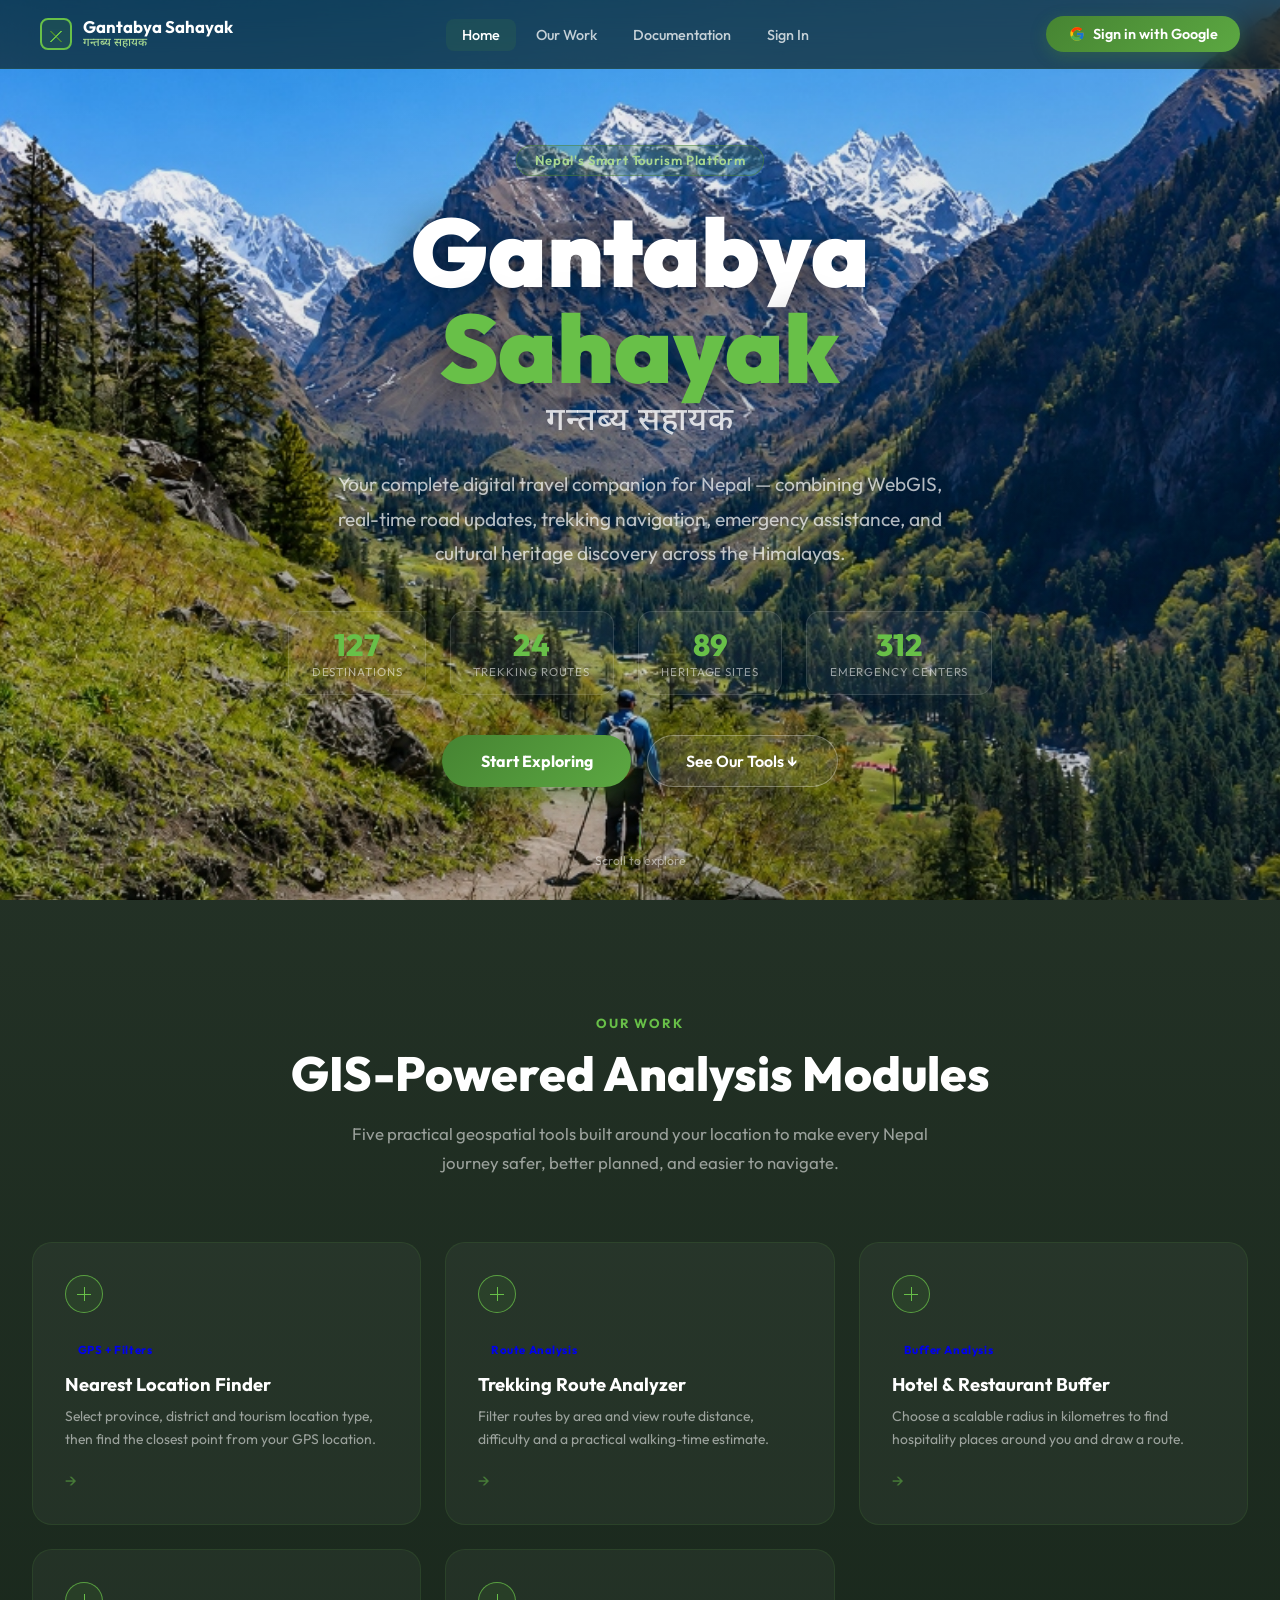
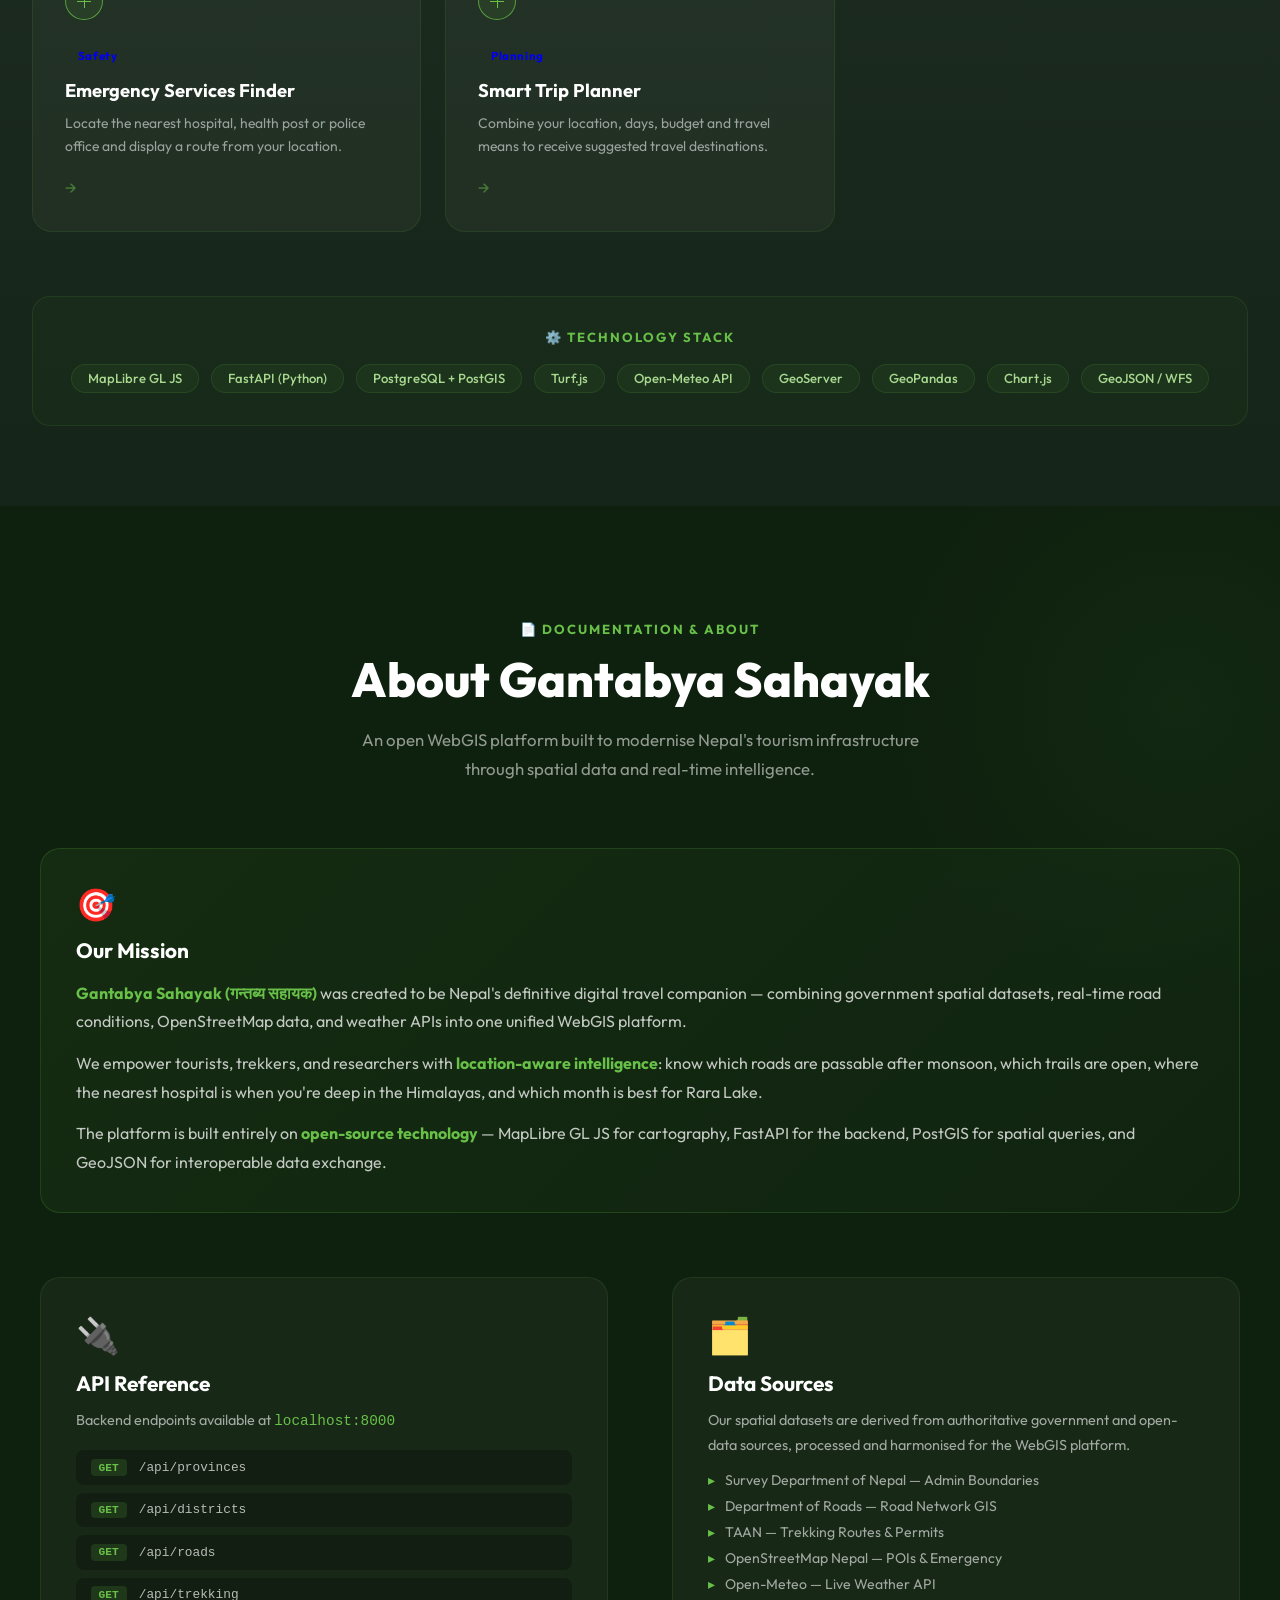
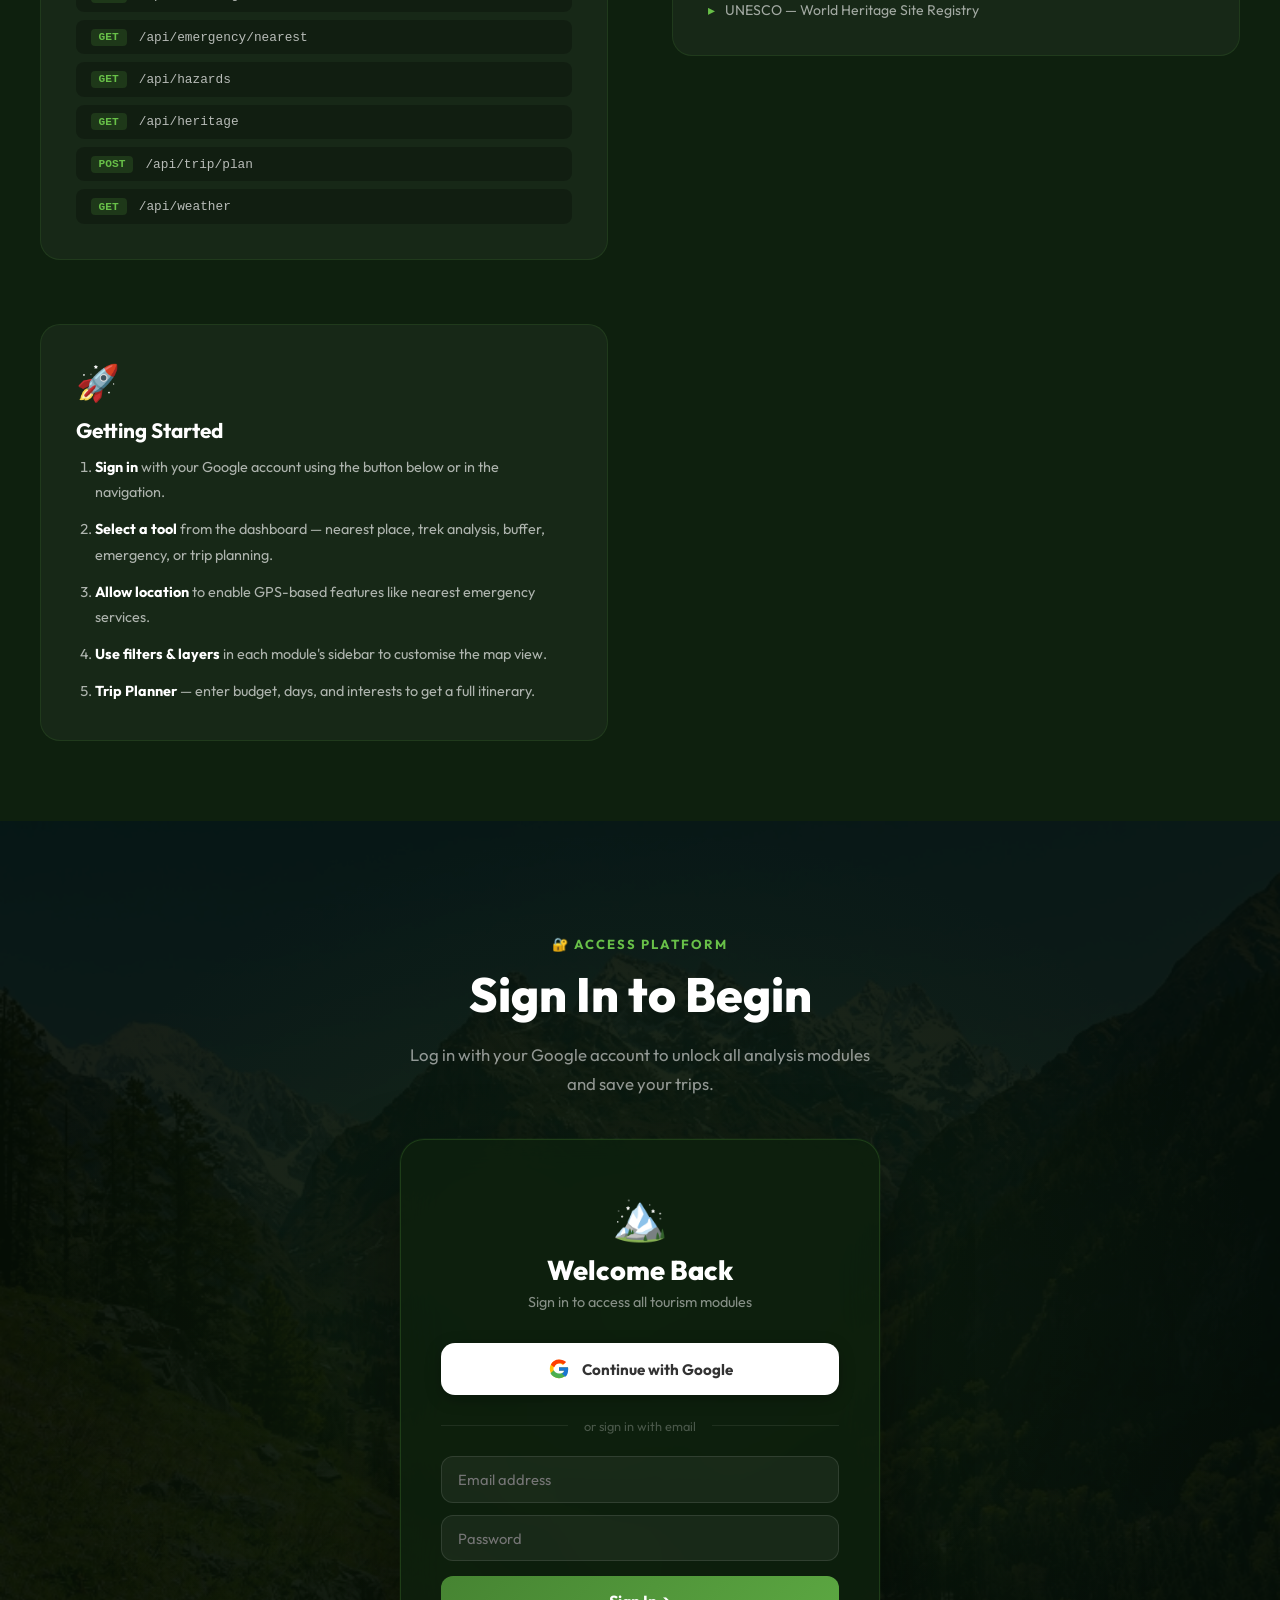
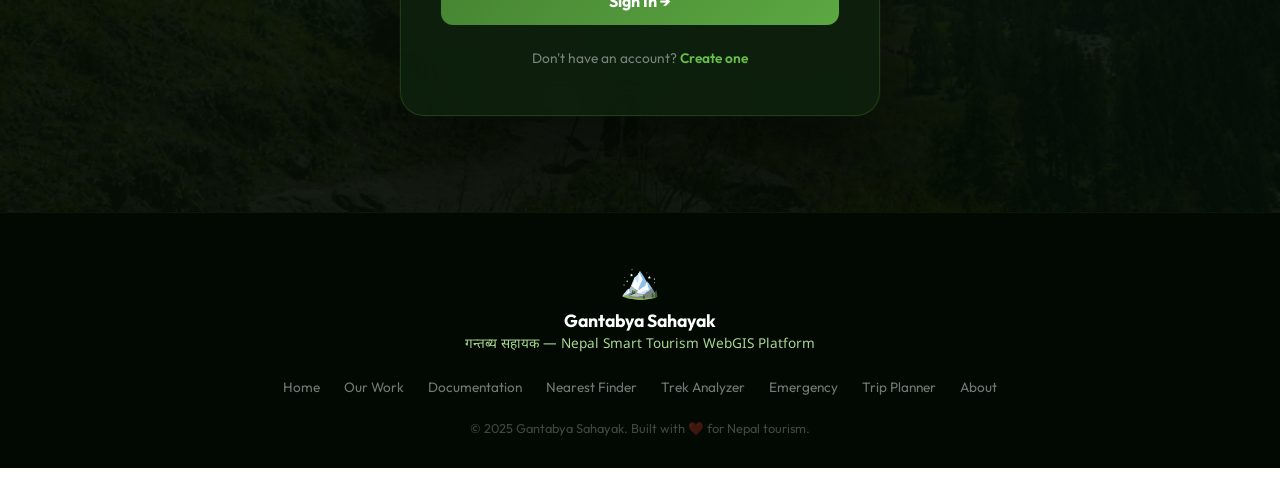
==== commit db12dfd5: "ok" ====
--- a/frontend/pages/about.html
+++ b/frontend/pages/about.html
@@ -64,7 +64,6 @@
     <a class="about-nav-link" href="#attributes">📊 Attribute Functions</a>
     <a class="about-nav-link" href="#data">🗃️ Data Sources</a>
     <a class="about-nav-link" href="#credits">👥 Credits</a>
-    <a class="about-nav-link" href="#links">🔗 Links</a>
     <div style="margin-top:1.5rem">
       <a class="back-btn" href="roads.html">↩ Back to App</a>
     </div>
@@ -230,28 +229,13 @@
       <p>This platform was developed as an academic WebGIS project demonstrating the integration of modern web mapping technologies with geospatial analysis for Nepal's tourism sector.</p>
       <table class="attr-table">
         <tbody>
-          <tr><td style="color:var(--text-muted)">Institution</td><td><strong>Tribhuvan University, Institute of Engineering</strong></td></tr>
+          <tr><td style="color:var(--text-muted)">Institution</td><td><strong>Kathmandu University, Institute of Engineering</strong></td></tr>
           <tr><td style="color:var(--text-muted)">Department</td><td><strong>Department of Geomatics Engineering</strong></td></tr>
           <tr><td style="color:var(--text-muted)">Course</td><td><strong>Web-Based GIS / Advanced GIS</strong></td></tr>
           <tr><td style="color:var(--text-muted)">Academic Year</td><td><strong>2025 / 2026</strong></td></tr>
           <tr><td style="color:var(--text-muted)">Study Area</td><td><strong>Nepal (Province → District → Local Level)</strong></td></tr>
         </tbody>
       </table>
-    </section>
-
-    <!-- Links -->
-    <section class="about-section" id="links">
-      <div class="section-heading">Project Resources</div>
-      <h2>Submission Links</h2>
-      <p>Add your submission links below after deploying the project.</p>
-      <div class="link-grid">
-        <a class="link-card" href="#" target="_blank"><div class="link-icon">💻</div><div class="link-label">GitHub Repository</div><div class="link-url">github.com/yourusername/gantabya-sahayak</div></a>
-        <a class="link-card" href="#" target="_blank"><div class="link-icon">▶️</div><div class="link-label">YouTube Tutorial</div><div class="link-url">youtube.com/your-demo-video</div></a>
-        <a class="link-card" href="#" target="_blank"><div class="link-icon">🌐</div><div class="link-label">Live Demo</div><div class="link-url">your-hosting-url.com</div></a>
-        <a class="link-card" href="#" target="_blank"><div class="link-icon">💼</div><div class="link-label">LinkedIn Post</div><div class="link-url">linkedin.com/your-post</div></a>
-        <a class="link-card" href="#" target="_blank"><div class="link-icon">📄</div><div class="link-label">Project Report (PDF)</div><div class="link-url">your-report-link.pdf</div></a>
-        <a class="link-card" href="roads.html"><div class="link-icon">🏔️</div><div class="link-label">Open Application</div><div class="link-url">Launch the WebGIS Platform</div></a>
-      </div>
     </section>
   </main>
 </div>
